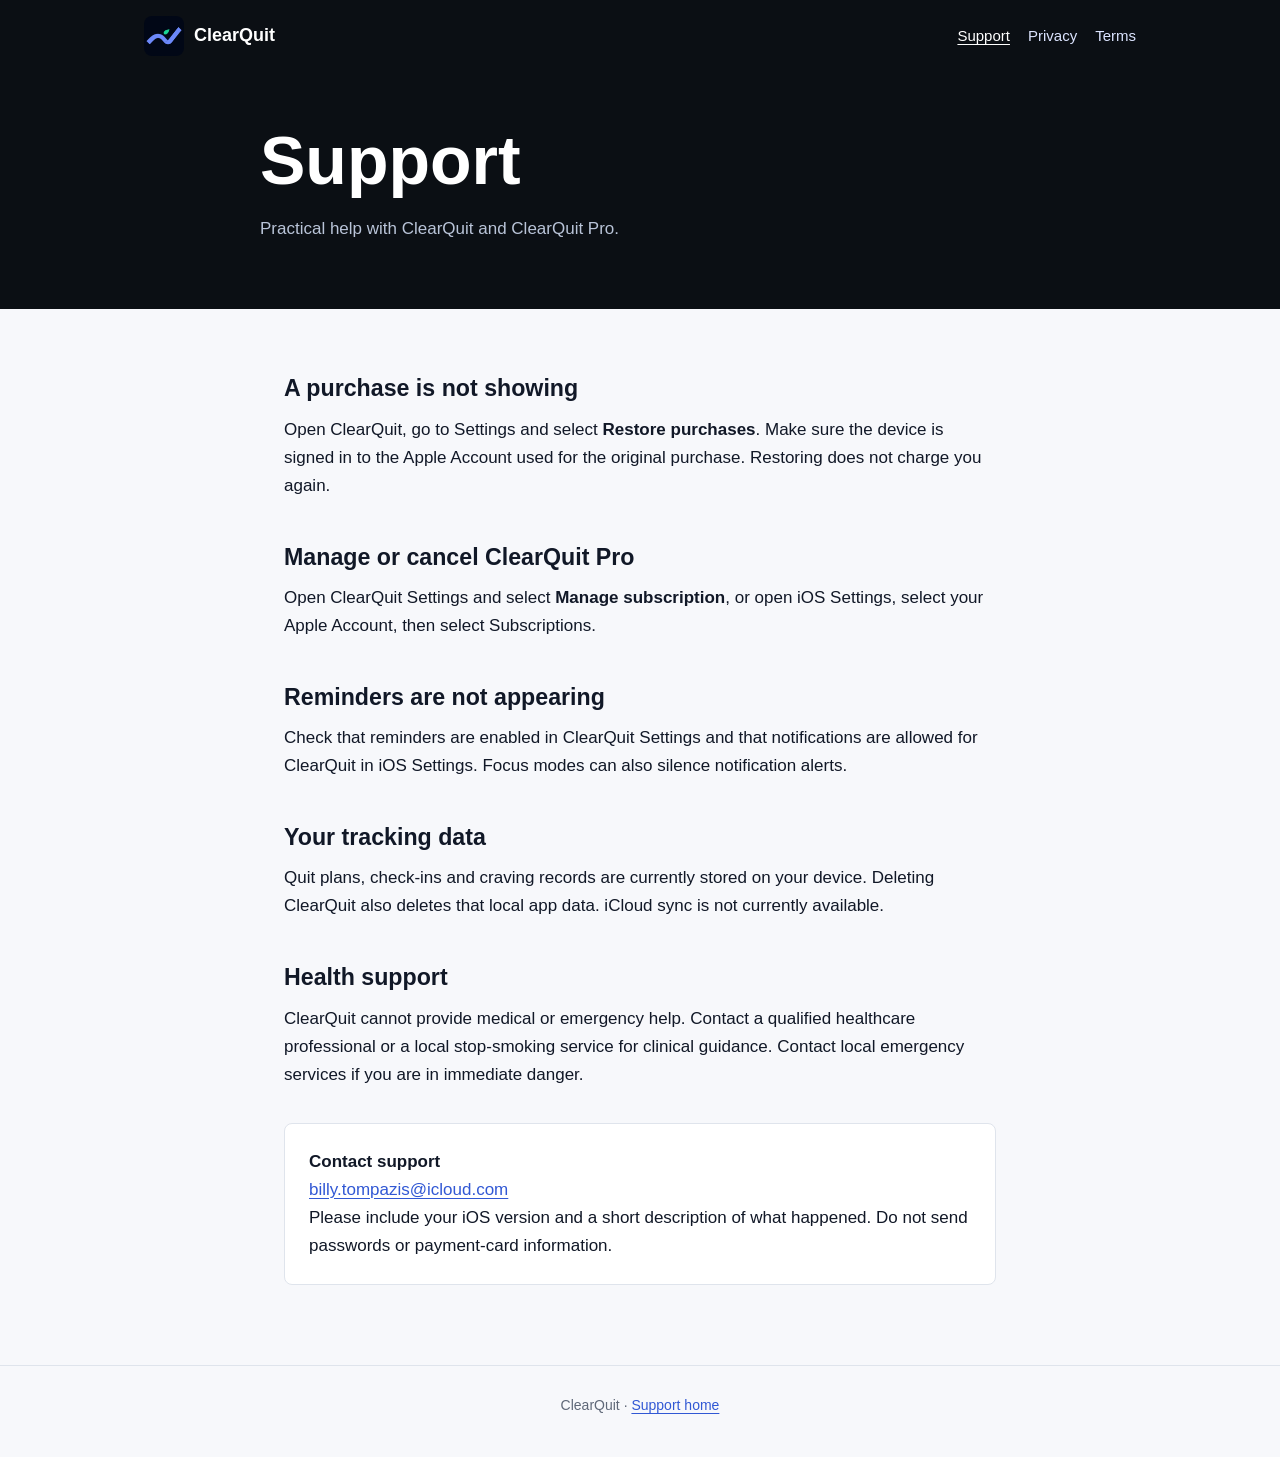
==== support.html @ 690520a2 "Publish ClearQuit support site" ====
<!doctype html>
<html lang="en-GB">
<head>
  <meta charset="utf-8">
  <meta name="viewport" content="width=device-width, initial-scale=1">
  <meta name="description" content="Help and support for ClearQuit.">
  <title>Support · ClearQuit</title>
  <link rel="icon" href="assets/clearquit-mark.png">
  <link rel="stylesheet" href="styles.css">
</head>
<body>
  <header class="site-header"><nav class="nav" aria-label="Primary navigation"><a class="brand" href="index.html"><img src="assets/clearquit-mark.png" alt="">ClearQuit</a><div class="nav-links"><a href="support.html" aria-current="page">Support</a><a href="privacy.html">Privacy</a><a href="terms.html">Terms</a></div></nav></header>
  <section class="page-title"><div class="page-title-inner"><h1>Support</h1><p>Practical help with ClearQuit and ClearQuit Pro.</p></div></section>
  <main>
    <h2>A purchase is not showing</h2>
    <p>Open ClearQuit, go to Settings and select <strong>Restore purchases</strong>. Make sure the device is signed in to the Apple Account used for the original purchase. Restoring does not charge you again.</p>
    <h2>Manage or cancel ClearQuit Pro</h2>
    <p>Open ClearQuit Settings and select <strong>Manage subscription</strong>, or open iOS Settings, select your Apple Account, then select Subscriptions.</p>
    <h2>Reminders are not appearing</h2>
    <p>Check that reminders are enabled in ClearQuit Settings and that notifications are allowed for ClearQuit in iOS Settings. Focus modes can also silence notification alerts.</p>
    <h2>Your tracking data</h2>
    <p>Quit plans, check-ins and craving records are currently stored on your device. Deleting ClearQuit also deletes that local app data. iCloud sync is not currently available.</p>
    <h2>Health support</h2>
    <p>ClearQuit cannot provide medical or emergency help. Contact a qualified healthcare professional or a local stop-smoking service for clinical guidance. Contact local emergency services if you are in immediate danger.</p>
    <div class="contact"><strong>Contact support</strong><br><a href="mailto:billy.tompazis@icloud.com?subject=ClearQuit%20Support">billy.tompazis@icloud.com</a><br><span>Please include your iOS version and a short description of what happened. Do not send passwords or payment-card information.</span></div>
  </main>
  <footer class="site-footer">ClearQuit · <a href="index.html">Support home</a></footer>
</body>
</html>
---- styles.css ----
:root {
  color-scheme: light dark;
  --ink: #111827;
  --muted: #5f6878;
  --line: #dfe4ec;
  --paper: #f7f8fb;
  --surface: #ffffff;
  --accent: #496ee8;
  --accent-strong: #3158d4;
  --mint: #16a779;
  --night: #0b0f14;
  --max-width: 760px;
}

* {
  box-sizing: border-box;
}

html {
  scroll-behavior: smooth;
}

body {
  margin: 0;
  background: var(--paper);
  color: var(--ink);
  font-family: -apple-system, BlinkMacSystemFont, "Segoe UI", sans-serif;
  font-size: 17px;
  line-height: 1.65;
}

a {
  color: var(--accent-strong);
  text-underline-offset: 3px;
}

a:hover {
  text-decoration-thickness: 2px;
}

.site-header {
  background: var(--night);
  color: #fff;
}

.nav {
  align-items: center;
  display: flex;
  gap: 24px;
  justify-content: space-between;
  margin: 0 auto;
  max-width: 1040px;
  min-height: 72px;
  padding: 12px 24px;
}

.brand {
  align-items: center;
  color: #fff;
  display: inline-flex;
  font-size: 18px;
  font-weight: 700;
  gap: 10px;
  text-decoration: none;
}

.brand img {
  border-radius: 8px;
  height: 40px;
  width: 40px;
}

.nav-links {
  display: flex;
  flex-wrap: wrap;
  gap: 18px;
}

.nav-links a {
  color: #dce4ff;
  font-size: 15px;
  text-decoration: none;
}

.nav-links a:hover,
.nav-links a[aria-current="page"] {
  color: #fff;
  text-decoration: underline;
}

.intro {
  background: var(--night);
  color: #fff;
  min-height: 400px;
  padding: 56px 24px 80px;
}

.intro-inner {
  align-items: center;
  display: grid;
  gap: 48px;
  grid-template-columns: 1fr 240px;
  margin: 0 auto;
  max-width: 960px;
}

.intro h1,
.page-title h1 {
  font-size: clamp(2.25rem, 7vw, 4.25rem);
  letter-spacing: 0;
  line-height: 1.02;
  margin: 0 0 20px;
}

.intro p {
  color: #b9c4d8;
  font-size: 20px;
  margin: 0;
  max-width: 620px;
}

.intro img {
  border-radius: 22%;
  display: block;
  height: auto;
  width: 100%;
}

.page-title {
  background: var(--night);
  color: #fff;
  padding: 54px 24px 66px;
}

.page-title-inner {
  margin: 0 auto;
  max-width: var(--max-width);
}

.page-title p {
  color: #b9c4d8;
  margin: 0;
}

main {
  margin: 0 auto;
  max-width: var(--max-width);
  padding: 64px 24px 80px;
}

.link-grid {
  display: grid;
  gap: 16px;
  grid-template-columns: repeat(3, 1fr);
}

.link-card {
  background: var(--surface);
  border: 1px solid var(--line);
  border-radius: 8px;
  color: var(--ink);
  display: block;
  padding: 22px;
  text-decoration: none;
}

.link-card:hover {
  border-color: var(--accent);
}

.link-card strong,
.link-card span {
  display: block;
}

.link-card span {
  color: var(--muted);
  font-size: 15px;
  margin-top: 6px;
}

h2 {
  font-size: 1.45rem;
  letter-spacing: 0;
  line-height: 1.3;
  margin: 42px 0 12px;
}

h2:first-child {
  margin-top: 0;
}

p,
ul {
  margin: 0 0 18px;
}

li + li {
  margin-top: 8px;
}

.notice {
  border-left: 4px solid var(--mint);
  color: var(--muted);
  margin: 30px 0;
  padding: 4px 0 4px 18px;
}

.contact {
  background: var(--surface);
  border: 1px solid var(--line);
  border-radius: 8px;
  margin-top: 34px;
  padding: 24px;
}

.site-footer {
  border-top: 1px solid var(--line);
  color: var(--muted);
  font-size: 14px;
  padding: 28px 24px 40px;
  text-align: center;
}

@media (max-width: 720px) {
  .nav {
    align-items: flex-start;
    flex-direction: column;
    gap: 10px;
  }

  .intro {
    min-height: 0;
    padding-top: 40px;
  }

  .intro-inner {
    grid-template-columns: 1fr;
  }

  .intro img {
    max-width: 180px;
  }

  .link-grid {
    grid-template-columns: 1fr;
  }
}

@media (prefers-color-scheme: dark) {
  :root {
    --ink: #f7f8fb;
    --muted: #adb6c6;
    --line: #2a3443;
    --paper: #0d121a;
    --surface: #151c27;
    --accent-strong: #8b9dff;
  }
}
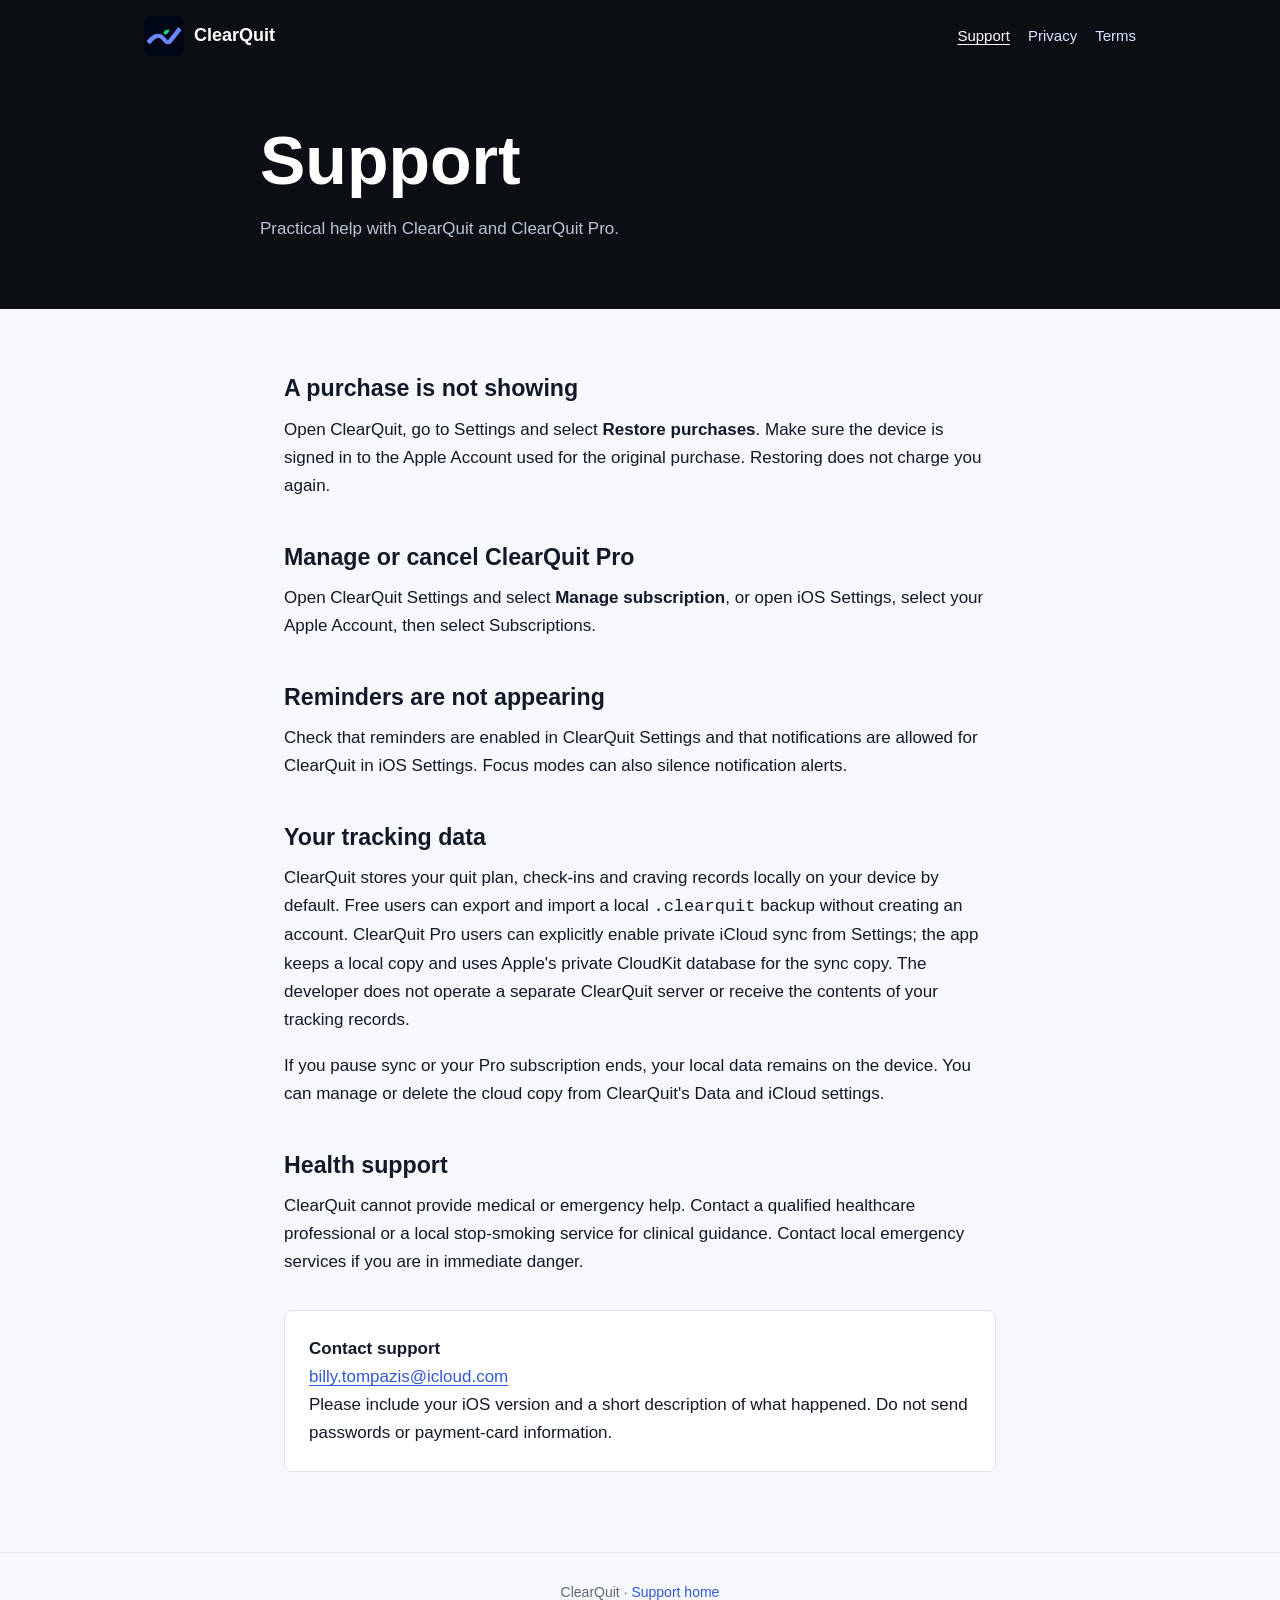
==== commit 28b0a96b: "Document optional private iCloud sync" ====
--- a/support.html
+++ b/support.html
@@ -19,7 +19,8 @@
     <h2>Reminders are not appearing</h2>
     <p>Check that reminders are enabled in ClearQuit Settings and that notifications are allowed for ClearQuit in iOS Settings. Focus modes can also silence notification alerts.</p>
     <h2>Your tracking data</h2>
-    <p>Quit plans, check-ins and craving records are currently stored on your device. Deleting ClearQuit also deletes that local app data. iCloud sync is not currently available.</p>
+    <p>ClearQuit stores your quit plan, check-ins and craving records locally on your device by default. Free users can export and import a local <code>.clearquit</code> backup without creating an account. ClearQuit Pro users can explicitly enable private iCloud sync from Settings; the app keeps a local copy and uses Apple's private CloudKit database for the sync copy. The developer does not operate a separate ClearQuit server or receive the contents of your tracking records.</p>
+    <p>If you pause sync or your Pro subscription ends, your local data remains on the device. You can manage or delete the cloud copy from ClearQuit's Data and iCloud settings.</p>
     <h2>Health support</h2>
     <p>ClearQuit cannot provide medical or emergency help. Contact a qualified healthcare professional or a local stop-smoking service for clinical guidance. Contact local emergency services if you are in immediate danger.</p>
     <div class="contact"><strong>Contact support</strong><br><a href="mailto:billy.tompazis@icloud.com?subject=ClearQuit%20Support">billy.tompazis@icloud.com</a><br><span>Please include your iOS version and a short description of what happened. Do not send passwords or payment-card information.</span></div>
